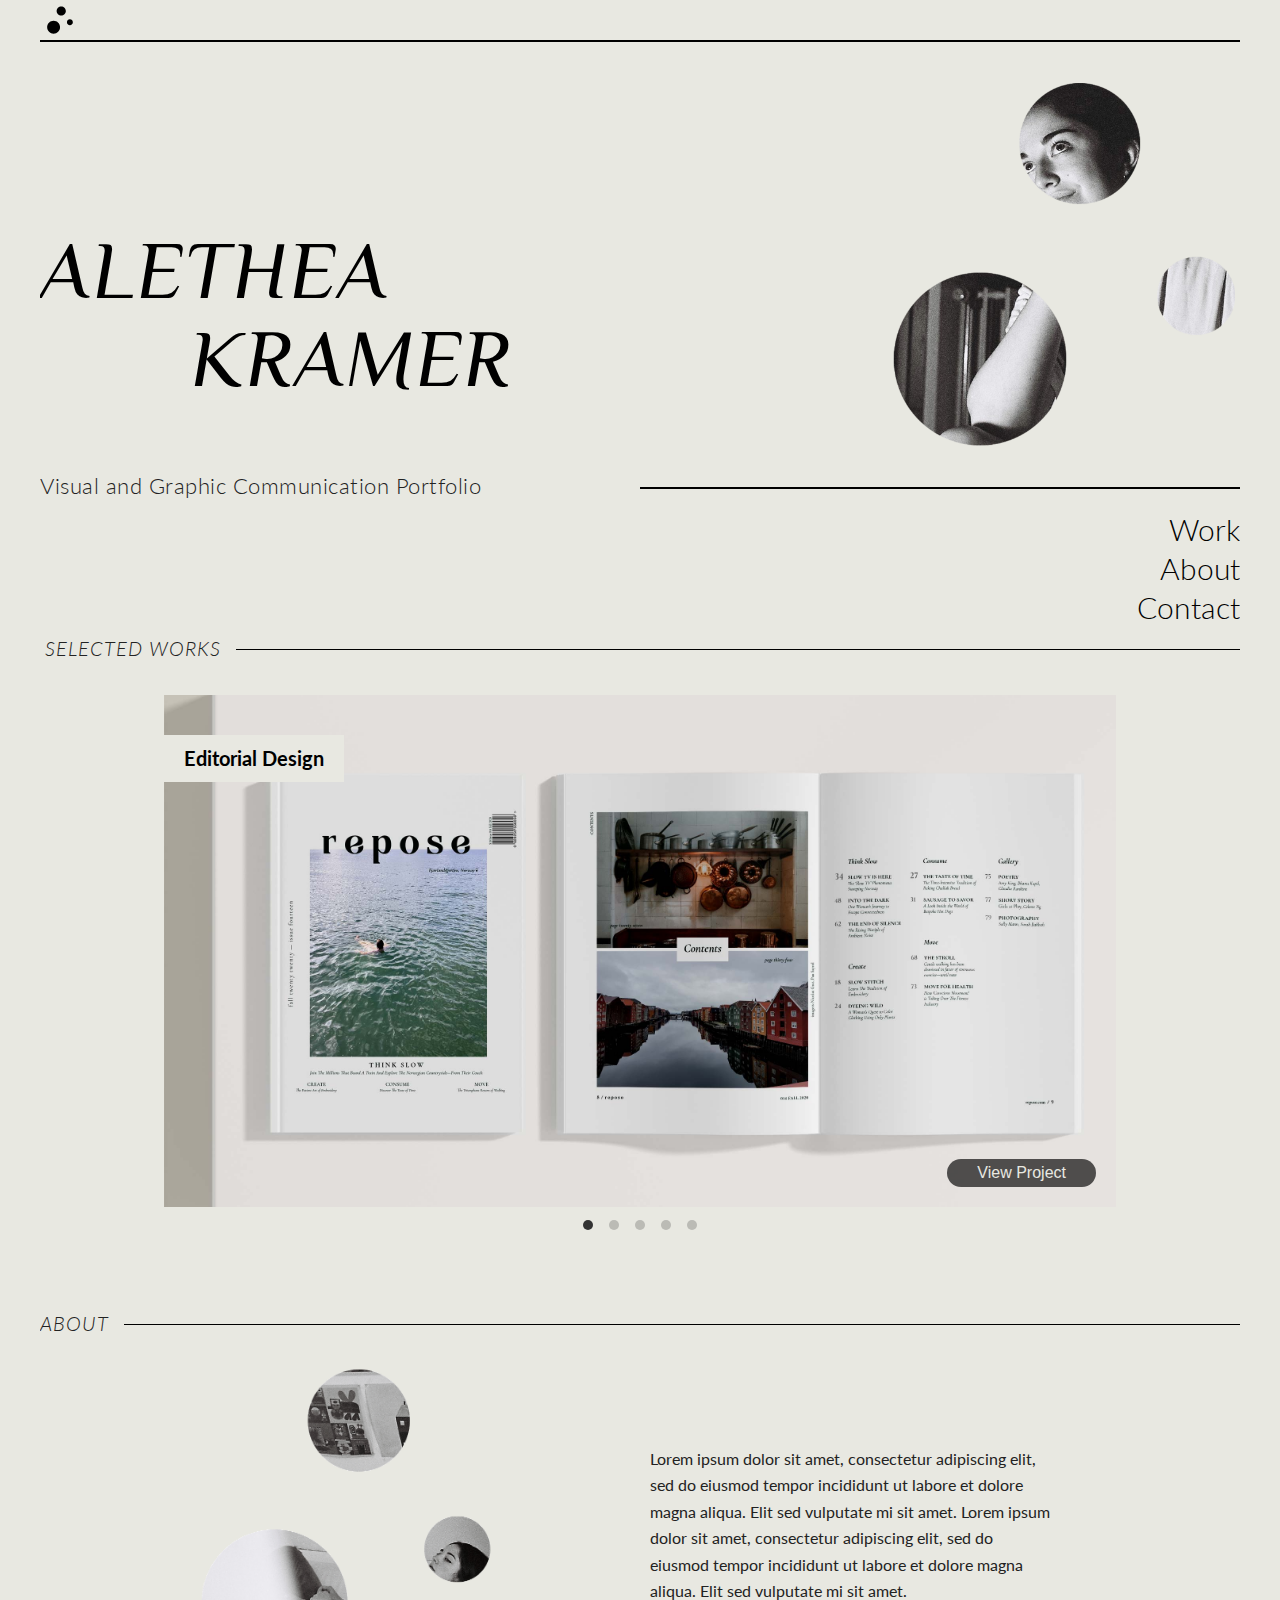
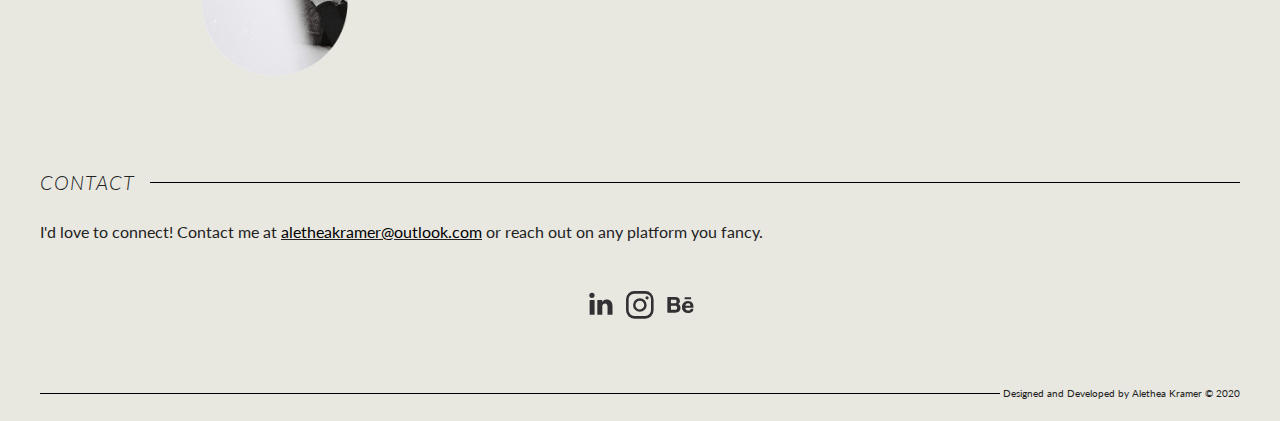
==== index.html @ dd55edde "Portfolio of Communication Design works" ====
<!DOCTYPE html>
<html lang="en">
	<head>
		<meta charset="utf-8">
		<meta name="viewport" content="width=device-width, initial-scale=1, shrink-to-fit=no, viewport-fit=cover">
		<meta name="description" content="Porfolio of works by Alethea Kramer">
		<title>Alethea Kramer's Portfolio</title>
		<link href="https://fonts.googleapis.com/css2?family=Lato:ital,wght@0,100;0,300;0,400;0,700;0,900;1,100;1,300;1,400;1,700;1,900&family=Philosopher:ital,wght@0,400;0,700;1,400;1,700&display=swap" rel="stylesheet">
		<link rel="stylesheet" href="styles/reset.css">
		<link rel="stylesheet" href="styles/flickity.css" media="screen">
		<link rel="stylesheet" href="styles/main.css">
	</head>
	<body>
		<div class="theme-wrapper">
			<header class="header">
				<div class="container">
					<a href="index.html"><img src="images/logo.svg" alt="Brand Logo"></a>
					<div class="thick-line"></div>
					<nav class="gn">
						<ul>
							<li><a href="#work" title="Work">Work</a></li>
							<li><a href="#about" title="About">About</a></li>
							<li><a href="#contact" title="Contact">Contact</a></li>
						</ul>
					</nav>
				</div>
			</header>
			<main>
				<section class="bnr">
					<div class="container">
						<div class="left-col column">
							<h1 class="page-heading">Alethea<br> <span>Kramer</span></h1>
							<p class="description">Visual and Graphic Communication Portfolio</p>
						</div>
						<div class="right-col column">
							<div class="thick-line is-hidden-xs"></div>
						</div>
					</div>
				</section>
				<section id="work" class="slider">
					<h2>Selected Works</h2>
					<div class="work-carousel" data-flickity='{ "cellAlign": "center", "contain": true, "prevNextButtons": false }'>
						<a href="editorialdesign.html" title="editorial design" class="work-carousel-cell cell-1">
							<h3 class="project-title">Editorial Design</h3>
							<button class="project-button" href="#">View Project</button>
						</a>
						<a href="posterdesign.html" title="poster design" class="work-carousel-cell cell-2">
							<h3 class="project-title">Poster Design</h3>
							<button class="project-button" href="#">View Project</button>
						</a>
						<a href="branddesign.html" title="brand development" class="work-carousel-cell cell-3">
							<h3 class="project-title">Brand Development</h3>
							<button class="project-button" href="#">View Project</button>
						</a>
						<a href="#" title="brochure" class="work-carousel-cell cell-4">
							<h3 class="project-title">Brochure Design</h3>
							<button class="project-button" href="#">View Project</button>
						</a>
						<a href="#" title="layout design" class="work-carousel-cell cell-5">
							<h3 class="project-title">Layout Design</h3>
							<button class="project-button" href="#">View Project</button>
						</a>
					</div>
				</section>
				<section id="about" class="about">
							<h2>About</h2>
					<div class="about-content">
						<div class="left-col column">
							<img class="profile-img" src="images/picturecircles2.png" alt="">
						</div>
						<div class="right-col column">
							<p>Lorem ipsum dolor sit amet, consectetur adipiscing elit, sed do eiusmod tempor incididunt ut labore et dolore magna aliqua. Elit sed vulputate mi sit amet.
							Lorem ipsum dolor sit amet, consectetur adipiscing elit, sed do eiusmod tempor incididunt ut labore et dolore magna aliqua. Elit sed vulputate mi sit amet.</p>
						</div>
					</div>
				</section>
				<section id="contact" class="contact">
						<h2>Contact</h2>
						<p class="contact-me">I'd love to connect! Contact me at <span><a href="mailto:aletheakramer@outlook.com">aletheakramer@outlook.com</a></span> or reach out on any platform you fancy.</p>
						<div class="social-media">
							<a href="#">
								<img class="social-icon" src="images/logolinkedin.svg" alt="LinkedIn Logo">
							</a>
							<a href="#">
								<img class="social-icon" src="images/logoinsta.svg" alt="Instagram Logo">
							</a>
							<a href="#">
								<img class="social-icon" src="images/logobehance.svg" alt="Behance Logo">
							</a>
						</div> 
				</section>
			</main>
			<footer class="footer">
				<p class="footer-words"> Designed and Developed by Alethea Kramer &copy; 2020</p>
			</footer>
			<script src="https://cdnjs.cloudflare.com/ajax/libs/jquery/3.5.1/jquery.min.js"></script>
			<script src="scripts/flickity.js"></script>
			<script src="scripts/scrollMagic.js"></script>
			<script src="scripts/main.js"></script>
		</div>
	</body>
</html>
---- styles/main.css ----
/*font-family: 'Lato', sans-serif;
font-family: 'Philosopher', sans-serif;
*/
/*
|------------------------------------------
|  Global
|------------------------------------------
*/
 
body {
	font-family: 'Lato', sans-serif;
	font-weight: 400;
	font-style: normal;
	line-height: 1.65;
	background-color: #e8e8e1;
	max-width: calc(100vw - 50px);
	margin: 0 auto;
}

.theme-wrapper {
	overflow-x: hidden;
	max-width: 1200px;
	margin: 0 auto;
	position: relative;
}

.thick-line {
	background-color: #000;
	height: 2px; 
}

.is-hidden-xs {
	display: none;
}

.word-line {
	display: flex;
	align-items: center;
}

.words {
	flex-basis: 50%;
}

.line {
	flex-basis: 50%;
}

/*
|------------------------------------------
|  Typography
|------------------------------------------
*/


.page-heading {
	font-family: 'Philosopher', sans-serif;
	text-transform: uppercase;
	color: #000;
	font-weight: 400;
	font-style: italic;
	font-size: 45px;
	line-height: 1.1;
	letter-spacing: 1px;
}

.description {
	font-size: 18px;
	margin: 10px 46px;
	line-height: 1.2;
	letter-spacing: .5px;
	font-weight: 300;
}

h2 {
	margin-top: 40px;
	position: relative;
	font-style: italic;
	font-size: 18px;
	font-weight: 300;
	letter-spacing: 1px;
	text-transform: uppercase;
}

h2:after {
	content: "";
	background-color: #000;
	height: 1px; 
	position: absolute;
	width: 100%;
	margin-left: 15px;
	top: 50%;
}

p {
	font-size: 16px;
}

/*
|------------------------------------------
|  Links
|------------------------------------------
*/

a {
    text-decoration: none;
    color: #000;
}

/*
|------------------------------------------
| Home:Header/Nav 
|------------------------------------------
*/

.header {
	position: relative;
    padding: 20px 0px;
}

.header .thick-line {
	position: relative;
	top: 20px;
}

.header img {
	border-radius: 10px;
	background: #e8e8e1;
	position: fixed;
	top: 0;
	width: 30px;
	margin: 5px;
	z-index: 1;
}

.gn {
	position: absolute;
	line-height: 1.2;
	text-align: right;
	width: auto;
	right: 0px;
	background: #e8e8e1;
	z-index: 9;
	top: 45px;
}

.gn ul {
	display: inline-block;
}

.gn li {
	font-weight: 300;
	font-size: 20px;
}

/*
|------------------------------------------
|  Home:Banner
|------------------------------------------
*/


.bnr {
	margin-top: 80px;
}

.page-heading span {
	margin-left: 45px;
}

.bnr .container {
	display: flex;
	flex-direction: column;
	height: 353px;
}

.bnr .right-col {
	flex-grow: 1;
	background-image: url(../images/PictureCircles.png);
	background-size: 50%;
	background-repeat: no-repeat;
	width: 85vw;
	background-position: top right;
}

/*
|------------------------------------------
|  Home:Work Carousel
|------------------------------------------
*/


.slider {
	padding: 20px 5px 45px;
}

.slider .work-carousel {
	margin: 0 auto;
	padding-top: 30px;
	width: 100%;
}

.slider .work-carousel-cell {
	height: 50vw;
	max-height: 720px;
	width: 100%;
}

.work-carousel .cell-1 {
	background-image: url(../images/SliderEditorial.jpg);
	background-size: cover;
	background-position: center;
}

.work-carousel .cell-2 {
	background-image: url(../images/SliderTreePoster.jpg);
	background-size: cover;
	background-position: center;
}

.work-carousel .cell-3 {
	background-image: url(../images/SliderCadence.jpg);
	background-size: cover;
	background-position: center;
}

.work-carousel .cell-4 {
	background-image: url(../images/SliderTypeSpecimen.jpg);
	background-size: cover;
	background-position: center;
}

.work-carousel .cell-5 {
	background-image: url(../images/SliderDocPoster.jpg);
	background-size: cover;
	background-position: center;
}

.work-carousel-cell {
	position: relative;
}

.project-title {
	display: none;
	font-size: 20px;
	margin-top: 40px;
	padding: 7px 20px;
	background-color: #e8e8e1;
}

.project-button {
	display: none;
	color: #e8e8e1;
	background-color: #000000a8;
	border: none;
	position: absolute;
	padding: 5px 30px;
	border-radius: 40px;
	right: 20px;
	bottom: 20px;
}


/*
|------------------------------------------
|  Home:About
|------------------------------------------
*/

.about { 
	padding: 15px 0;
}

.about .about-content {
	display: flex;
	flex-direction: column;
	max-width: 900px;
}

.about .column {
	padding: 20px 0;
	flex-basis: 50%;
}

.about .profile-img {
	width: 50vw;
	max-width: 500px;
}

.about .right-col {
	max-width: 425px;
}


 
 /*
|------------------------------------------
|  Home:Contact
|------------------------------------------
*/

.contact .contact-me {
	padding-top: 20px;
}

.contact-me span {
	text-decoration: underline;
}

.contact .social-media {
	padding-top: 15px;
	display: flex;
	justify-content: center;
}

.contact .social-icon {
	width: 30px;
}

 /*
|------------------------------------------
|  Project Page:Banner
|------------------------------------------
*/

.project-bnr {
	display: flex;
	flex-direction: column-reverse;
	padding-top: 50px;
	padding-bottom: 100px;
}

.project-bnr .left-col {
	width: 85vw;
	height: auto;
	overflow: hidden;
}

.left-col p {
	padding-top: 0px;
}

.project-bnr .right-col {
    background-image: url(../images/EditorialCover.jpg);
    width: 85vw;
    height: 275px;
    background-size: cover;
    background-position: center;
    background-repeat: no-repeat;
    margin-top: 40px;
}

 /*
|------------------------------------------
|  Project Page:Editorial Gallery
|------------------------------------------
*/

.gallery-container {
	display: flex;
	flex-wrap: wrap;
}

.gallery-img {
	margin-bottom: 20px;
	height: 275px;
	width: 85vw;
	background-size: cover;
    background-position: center;
    background-repeat: no-repeat;
}

.gallery-container .img-1 {
	background-image: url(../images/EditorialTOC.jpg);
	flex-grow: 2;
}

.gallery-container .img-2 {
	background-image: url(../images/EditorialFeature1.jpg);
	flex-grow: 2;
}

.gallery-container .img-3 {
	background-image: url(../images/EditorialFeature2.jpg);
	flex-grow: 1;
}


.gallery-container .img-4 {
	background-image: url(../images/EditorialFeature3.jpg);
	flex-grow: 2;
	height: 275px;
}

.gallery-container .img-5 {
	background-image: url(../images/EditorialFeature4.jpg);
	flex-grow: 2;
	height: 275px;
}

.gallery-container .img-6 {
	background-image: url(../images/EditorialHero.jpg);
	flex-grow: 1;
	height: 275px;
}


 /*
|------------------------------------------
|  Project Page:Poster Gallery
|------------------------------------------
*/

.project-bnr .poster.right-col {
    background-image: url(../images/PosterCover.jpg);
}    

.gallery-container {
	display: flex;
	flex-wrap: wrap;
}

.gallery-img {
	margin-bottom: 20px;
	height: 275px;
	width: 85vw;
	background-size: cover;
    background-position: center;
    background-repeat: no-repeat;
}

.gallery-container .poster.img-1 {
	background-image: url(../images/PosterFeature1.jpg);
	flex-grow: 2;
}

.gallery-container .poster.img-2 {
	background-image: url(../images/PosterFeature2.jpg);
	flex-grow: 2;
}

.gallery-container .poster.img-3 {
	background-image: url(../images/PosterFeature3.jpg);
	flex-grow: 1;
}


.gallery-container .poster.img-4 {
	background-image: url(../images/PosterFeature4.jpg);
	flex-grow: 2;
}

.gallery-container .poster.img-5 {
	background-image: url(../images/PosterFeature5.jpg);
	flex-grow: 2;
}

.gallery-container .poster.img-6 {
	background-image: url(../images/PosterFeature6.jpg);
	flex-grow: 1;
}

 /*
|------------------------------------------
|  Project Page:Brand Development
|------------------------------------------
*/

.project-bnr .brand.right-col {
    background-image: url(../images/PosterCover.jpg);
}    

.gallery-container {
	display: flex;
	flex-wrap: wrap;
}

.gallery-img {
	margin-bottom: 20px;
	height: 275px;
	width: 85vw;
	background-size: cover;
    background-position: center;
    background-repeat: no-repeat;
}

.gallery-container .brand.img-1 {
	background-image: url(../images/PosterFeature1.jpg);
	flex-grow: 2;
}

.gallery-container .brand.img-2 {
	background-image: url(../images/PosterFeature2.jpg);
	flex-grow: 2;
}

.gallery-container .brand.img-3 {
	background-image: url(../images/PosterFeature3.jpg);
	flex-grow: 1;
}


.gallery-container .brand.img-4 {
	background-image: url(../images/PosterFeature4.jpg);
	flex-grow: 2;
}

.gallery-container .brand.img-5 {
	background-image: url(../images/PosterFeature5.jpg);
	flex-grow: 2;
}

.gallery-container .brand.img-6 {
	background-image: url(../images/PosterFeature6.jpg);
	flex-grow: 1;
}


 /*
|------------------------------------------
|  Footer
|------------------------------------------
*/

.footer {
	margin-top: 40px;
	padding: 20px 0;
	text-align: right;
}

.footer .footer-words {
	font-size: 10px;
	position: relative;
	display: block;
}

.footer .footer-words:before {
    content: "";
    background-color: #000;
    height: 1px;
    position: absolute;
    width: calc(100% - 240px);
    left: 0;
    top: 50%;
}

/*
|------------------------------------------
|------------------------------------------
|------------------------------------------
|  Media Queries
|------------------------------------------
|------------------------------------------
|------------------------------------------
*/

@media (min-width: 520px) {

	h2 {
		font-size: 18px;
	}

	.bnr .container {
		flex-direction: row;
		height: 250px;
	}

	.bnr .right-col {
		background-size: 90%;
	}

	.page-heading {
		margin-top: 30px;
		font-size: 50px;
	}

	.slider .work-carousel {
		width: 90%;
	}

	.about .about-content {
		flex-direction: row;
		align-items: center;
		margin: 0 auto;
	}

	.about .column {
		padding: 20px 10px;
	}

	.about .profile-img {
		width: 30vw;
		max-width: 300px;
	}

	.project-bnr .right-col {
    	height: 315px;
    	width: 91vw;
    }

    .gallery-container .img-1 {
    	margin-right: 10px;
    	width: 42.5vw;
    }

    .gallery-container .img-2 {
    	margin-left: 10px;
    	width: 42.5vw;
    }

    .gallery-container .img-4 {
    	margin-right: 10px;
    	width: 42.5vw;
    }

    .gallery-container .img-5 {
    	margin-left: 10px;
    	width: 42.5vw;
    }

}

@media (min-width: 616px) {

	h2 {
		font-size: 20px;
	}

	.bnr .container {
		height: 300px;
	}

	.bnr .column {
		flex-basis: 50%;
		max-width: 50%;
	}


	.bnr .right-col {
		background-size: 80%;
	}

	.page-heading {
		margin-top: 50px;
		font-size: 60px; 
	}

	.page-heading span {
		margin-left: 80px;

	}

	.description {
		margin-left: 82px;
	}

	.project-bnr .right-col {
    	height: 400px;
    	width: 91vw;
    }
}

@media (min-width: 710px) {

	.page-heading {
		margin-top: 120px;
		margin-bottom: 70px;
		font-size: 70px;
	}

	.description {
		margin: 0;
	}

	.column {
		position: relative;
	}

	.bnr .container {
		height: 370px;
	}
	
	.contact .social-icon {
		width: 40px;
	} 

	.project-bnr {
		margin-top: 40px;
		flex-direction: row;
	}	

	.project-bnr .right-col {
		margin-left: 10px;
	}

	.project-bnr .left-col {
		margin-right: 10px;
	}

	.gallery-container .img-3 {
		height: 400px;
	}

	.gallery-container .img-6 {
		height: 400px;
	}
}   


@media (min-width: 800px) {

	.is-hidden-xs {
		display: block;
		position: relative;
		bottom: -349px;
	}

	.gn {
		top: 510px;
	}

	.gn li {
		font-size: 30px;
		line-height: 1.3;
	}

	.description {
		font-size: 14px;
	}

	.is-hidden-xs {
		bottom: -410px;
	}

	.bnr {
		margin-top: 30px;
	}

	.page-heading {
		margin-top: 155px;
		font-size: 80px;
	}

	.page-heading span {
		margin-left: 150px;
	}

	.bnr .right-col {
		background-size: 65%;
	}

	.bnr .container {
		height: 500px;
	} 

	.slider .work-carousel {
		width: 80%;
	}

	.slider .work-carousel-cell {
		height: 45vw;
	}

	.project-title {
		display: inline-block;
	}

	.project-button {
		display: block;
	}	

	.contact .social-media {
		padding-top: 25px;
	}	

	.project-bnr {
		padding-top: 0px;
		margin-top: 0px;
		padding-bottom: 150px;
	}   
}

@media (min-width: 1150px) {

	.description {
		font-size: 22px;
	}

	.is-hidden-xs {
    	bottom: -415px;
	}

	.bnr .right-col {
		background-size: 60%;
	}

	.slider .work-carousel-cell {
		height: 40vw;
	}

	.contact .social-media {
		padding-top: 40px;
	}

	.gn li:hover {
		display: inline;
		border-bottom: 1px solid black; 
	}	

	.gallery-container .gallery-img {
		height: 400px;
	}

	.gallery-container .img-3 {
		height: 600px;
	}

	.gallery-container .img-6 {
		height: 600px;
	}

	.gallery-container .img-1 {
    	width: 30vw;
    }

    .gallery-container .img-2 {
    	width: 30vw;
    }

    .gallery-container .img-4 {
    	width: 30vw;
    }

    .gallery-container .img-5 {
    	width: 30vw;
    }


}
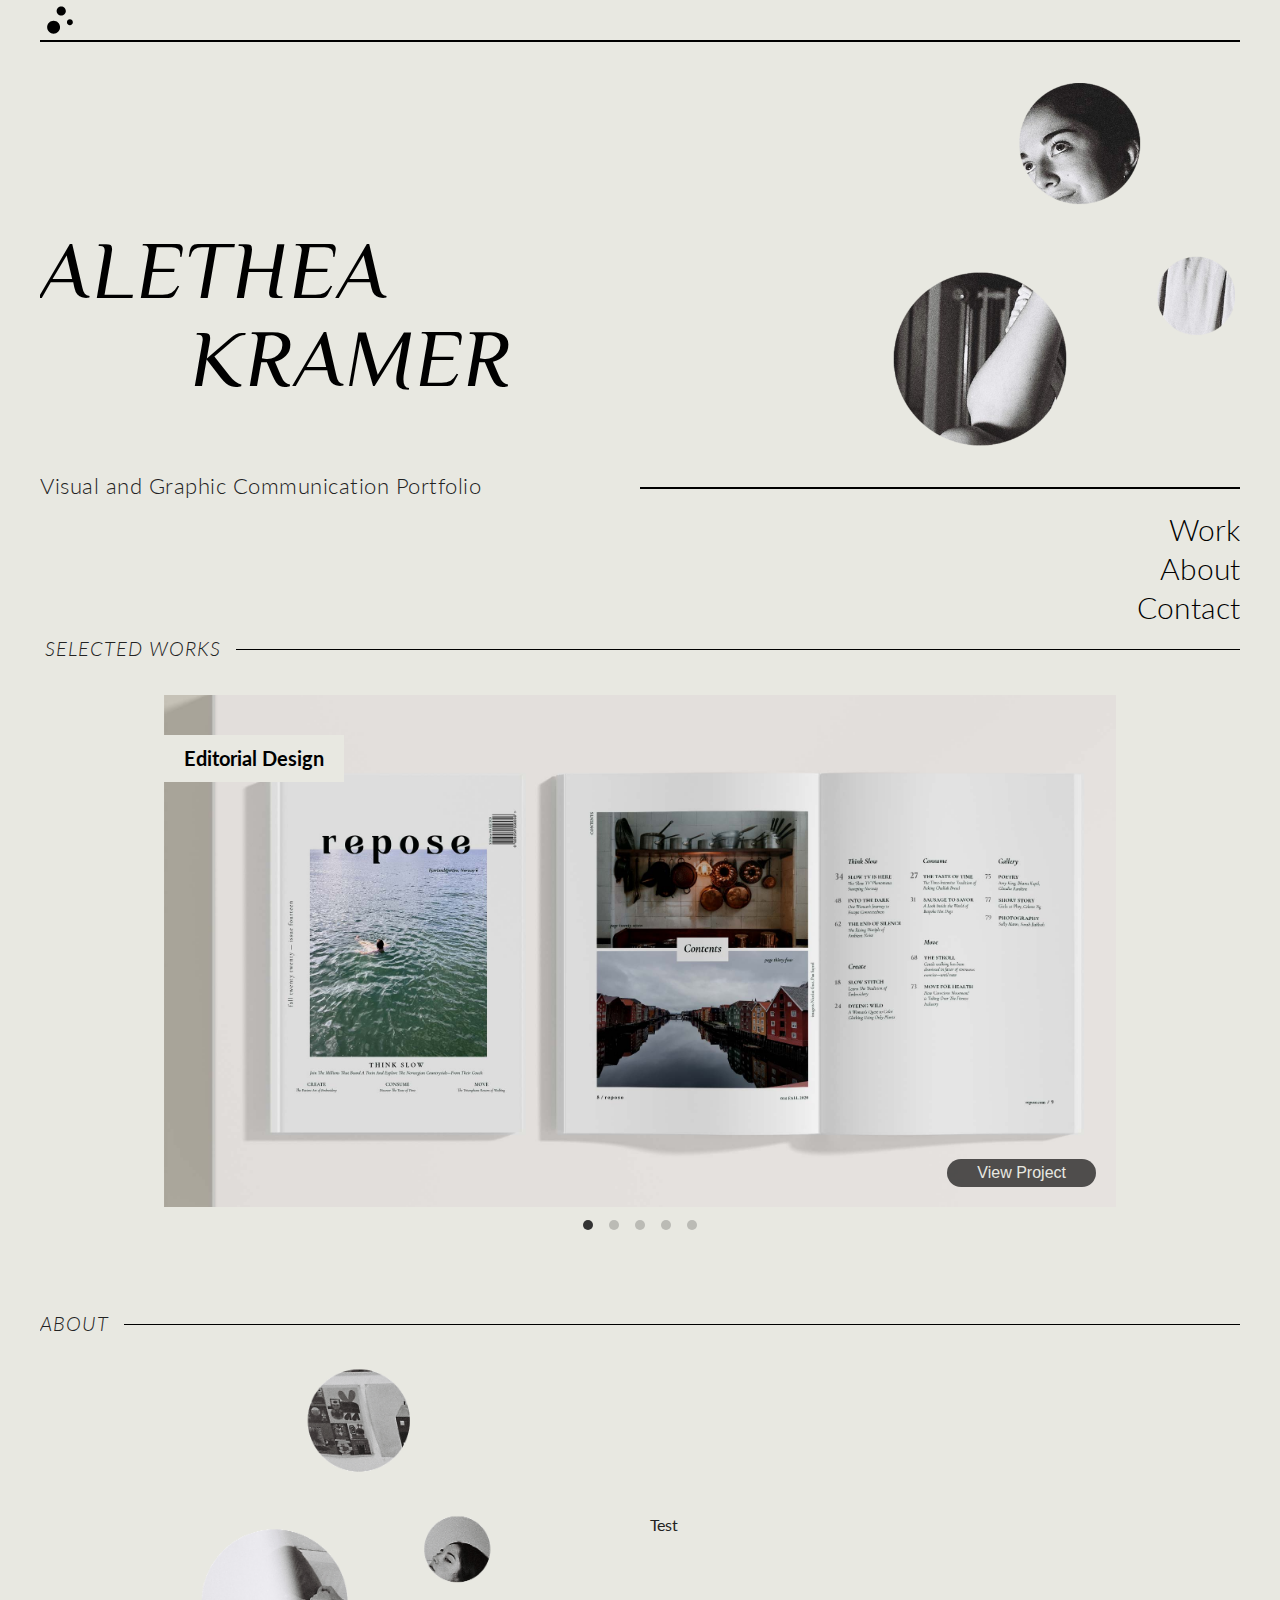
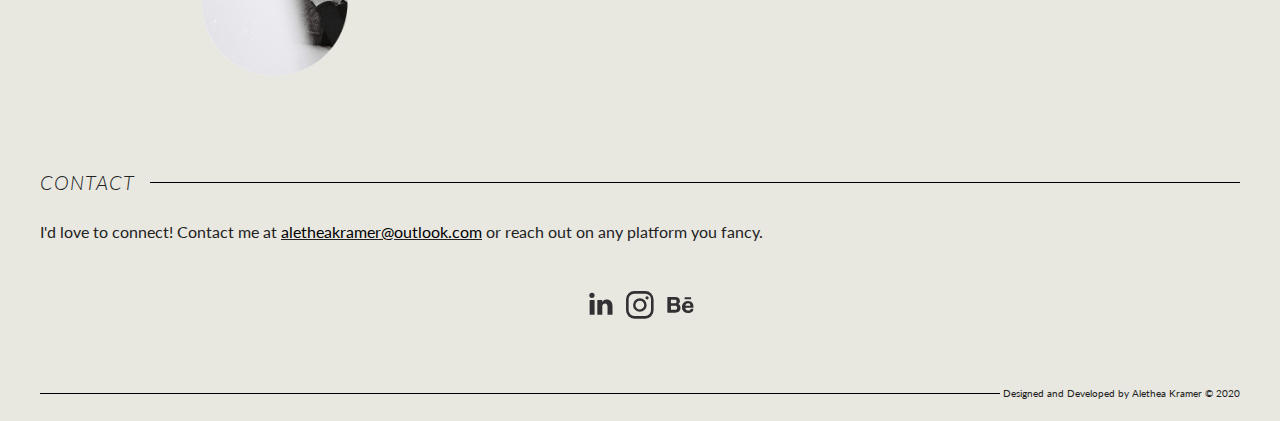
==== commit 11327976: "test" ====
--- a/index.html
+++ b/index.html
@@ -9,6 +9,7 @@
 		<link rel="stylesheet" href="styles/reset.css">
 		<link rel="stylesheet" href="styles/flickity.css" media="screen">
 		<link rel="stylesheet" href="styles/main.css">
+		<link rel="shortcut icon" type="image-svg" href="images/logo.svg">
 	</head>
 	<body>
 		<div class="theme-wrapper">
@@ -69,8 +70,7 @@
 							<img class="profile-img" src="images/picturecircles2.png" alt="">
 						</div>
 						<div class="right-col column">
-							<p>Lorem ipsum dolor sit amet, consectetur adipiscing elit, sed do eiusmod tempor incididunt ut labore et dolore magna aliqua. Elit sed vulputate mi sit amet.
-							Lorem ipsum dolor sit amet, consectetur adipiscing elit, sed do eiusmod tempor incididunt ut labore et dolore magna aliqua. Elit sed vulputate mi sit amet.</p>
+							<p>Test</p>
 						</div>
 					</div>
 				</section>
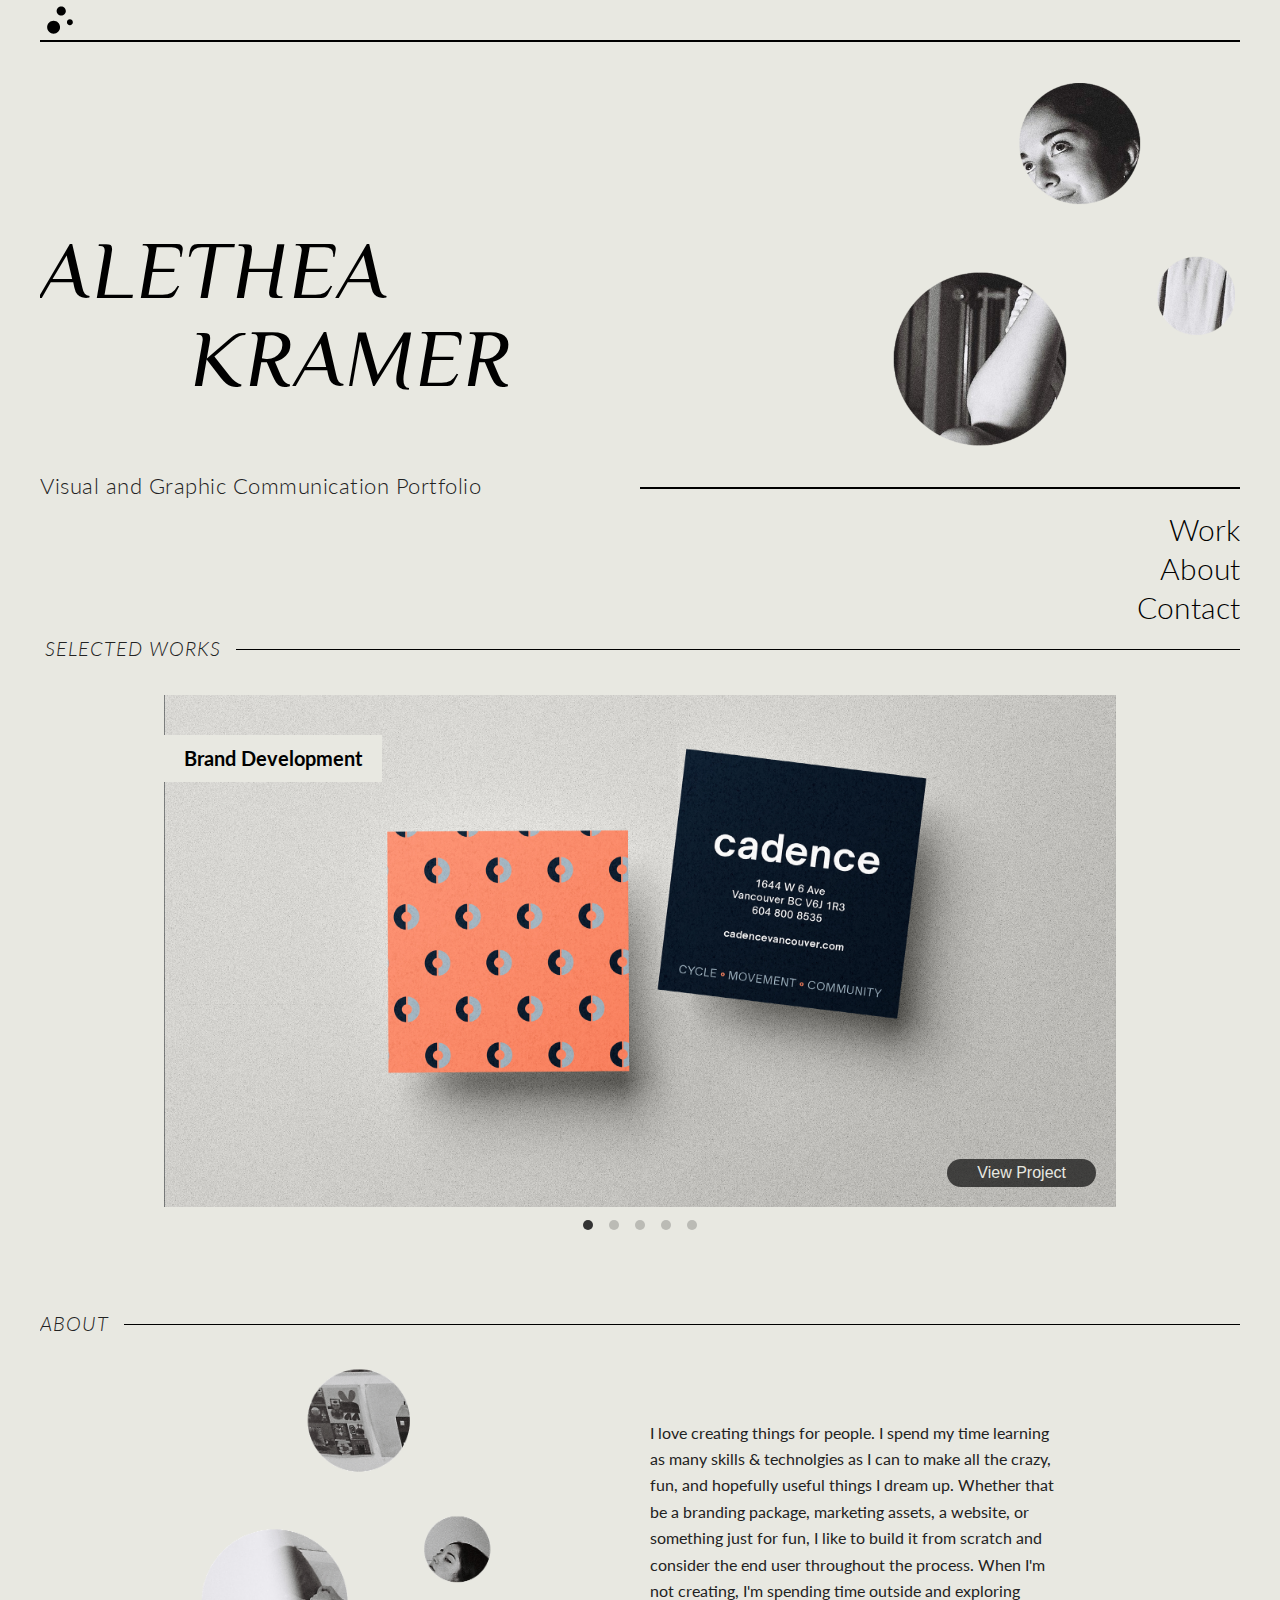
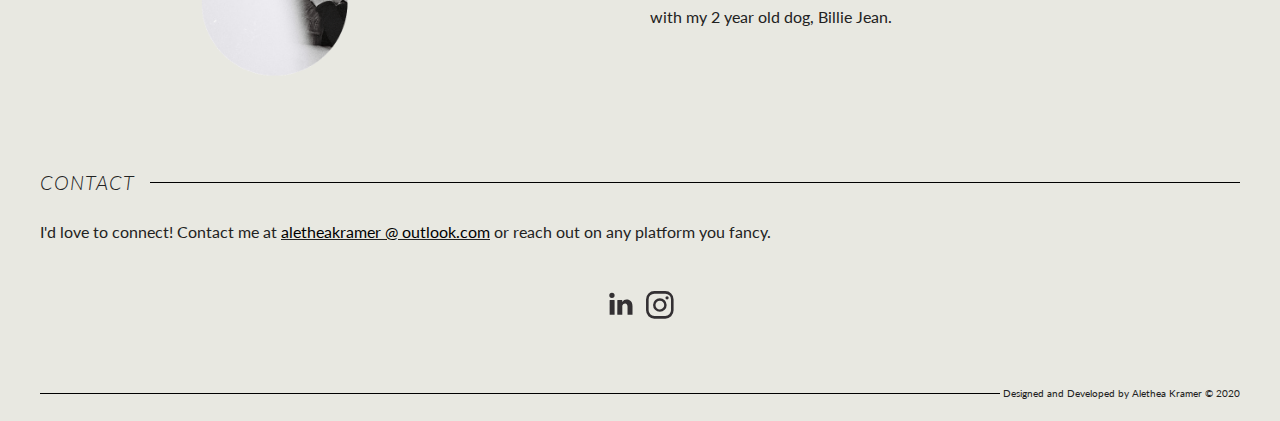
==== commit 2a131e77: "updated content" ====
--- a/index.html
+++ b/index.html
@@ -41,6 +41,18 @@
 				<section id="work" class="slider">
 					<h2>Selected Works</h2>
 					<div class="work-carousel" data-flickity='{ "cellAlign": "center", "contain": true, "prevNextButtons": false }'>
+						<a href="cadence.html" title="brand development" class="work-carousel-cell cell-3">
+							<h3 class="project-title">Brand Development</h3>
+							<button class="project-button" href="#">View Project</button>
+						</a>
+						<a href="alignedbodymind.html" title="brand development" class="work-carousel-cell cell-4">
+							<h3 class="project-title">Brand Development</h3>
+							<button class="project-button" href="#">View Project</button>
+						</a>
+						<a href="airsask.html" title="brand development" class="work-carousel-cell cell-5">
+							<h3 class="project-title">Brand Development</h3>
+							<button class="project-button" href="#">View Project</button>
+						</a>
 						<a href="editorialdesign.html" title="editorial design" class="work-carousel-cell cell-1">
 							<h3 class="project-title">Editorial Design</h3>
 							<button class="project-button" href="#">View Project</button>
@@ -49,18 +61,7 @@
 							<h3 class="project-title">Poster Design</h3>
 							<button class="project-button" href="#">View Project</button>
 						</a>
-						<a href="branddesign.html" title="brand development" class="work-carousel-cell cell-3">
-							<h3 class="project-title">Brand Development</h3>
-							<button class="project-button" href="#">View Project</button>
-						</a>
-						<a href="#" title="brochure" class="work-carousel-cell cell-4">
-							<h3 class="project-title">Brochure Design</h3>
-							<button class="project-button" href="#">View Project</button>
-						</a>
-						<a href="#" title="layout design" class="work-carousel-cell cell-5">
-							<h3 class="project-title">Layout Design</h3>
-							<button class="project-button" href="#">View Project</button>
-						</a>
+
 					</div>
 				</section>
 				<section id="about" class="about">
@@ -70,22 +71,19 @@
 							<img class="profile-img" src="images/picturecircles2.png" alt="">
 						</div>
 						<div class="right-col column">
-							<p>Test</p>
+							<p>I love creating things for people. I spend my time learning as many skills & technolgies as I can to make all the crazy, fun, and hopefully useful things I dream up. Whether that be a branding package, marketing assets, a website, or something just for fun, I like to build it from scratch and consider the end user throughout the process. When I'm not creating, I'm spending time outside and exploring with my 2 year old dog, Billie Jean.</p>
 						</div>
 					</div>
 				</section>
 				<section id="contact" class="contact">
 						<h2>Contact</h2>
-						<p class="contact-me">I'd love to connect! Contact me at <span><a href="mailto:aletheakramer@outlook.com">aletheakramer@outlook.com</a></span> or reach out on any platform you fancy.</p>
+						<p class="contact-me">I'd love to connect! Contact me at <span><a href="mailto:aletheakramer@outlook.com">aletheakramer @ outlook.com</a></span> or reach out on any platform you fancy.</p>
 						<div class="social-media">
-							<a href="#">
+							<a href="https://www.linkedin.com/in/alethea-kramer/?originalSubdomain=ca" target="_blank">
 								<img class="social-icon" src="images/logolinkedin.svg" alt="LinkedIn Logo">
 							</a>
-							<a href="#">
+							<a href="https://www.instagram.com/aletheakramerdesign/" target="_blank">
 								<img class="social-icon" src="images/logoinsta.svg" alt="Instagram Logo">
-							</a>
-							<a href="#">
-								<img class="social-icon" src="images/logobehance.svg" alt="Behance Logo">
 							</a>
 						</div> 
 				</section>
--- a/styles/main.css
+++ b/styles/main.css
@@ -225,13 +225,13 @@
 }
 
 .work-carousel .cell-4 {
-	background-image: url(../images/SliderTypeSpecimen.jpg);
+	background-image: url(../images/SliderAligned.jpg);
 	background-size: cover;
 	background-position: center;
 }
 
 .work-carousel .cell-5 {
-	background-image: url(../images/SliderDocPoster.jpg);
+	background-image: url(../images/SliderAirsask.jpg);
 	background-size: cover;
 	background-position: center;
 }
@@ -462,12 +462,12 @@
 
  /*
 |------------------------------------------
-|  Project Page:Brand Development
-|------------------------------------------
-*/
-
-.project-bnr .brand.right-col {
-    background-image: url(../images/PosterCover.jpg);
+|  Project Page:Cadence
+|------------------------------------------
+*/
+
+.project-bnr .cadence.right-col {
+    background-image: url(../images/CadenceCover.jpg);
 }    
 
 .gallery-container {
@@ -484,6 +484,171 @@
     background-repeat: no-repeat;
 }
 
+.gallery-container .cadence.img-1 {
+	background-image: url(../images/CadenceFeature1.jpg);
+	flex-grow: 2;
+}
+
+.gallery-container .cadence.img-2 {
+	background-image: url(../images/CadenceFeature2.jpg);
+	flex-grow: 2;
+}
+
+.gallery-container .cadence.img-3 {
+	background-image: url(../images/CadenceFeature3.jpg);
+	flex-grow: 1;
+}
+
+
+.gallery-container .cadence.img-4 {
+	background-image: url(../images/CadenceFeature4.jpg);
+	flex-grow: 2;
+}
+
+.gallery-container .cadence.img-5 {
+	background-image: url(../images/CadenceFeature5.jpg);
+	flex-grow: 2;
+}
+
+.gallery-container .cadence.img-6 {
+	background-image: url(../images/CadenceFeature6.jpg);
+	flex-grow: 1;
+}
+
+ /*
+|------------------------------------------
+|  Project Page:airsask
+|------------------------------------------
+*/
+
+.project-bnr .airsask.right-col {
+    background-image: url(../images/AirsaskCover.jpg);
+}    
+
+.gallery-container {
+	display: flex;
+	flex-wrap: wrap;
+}
+
+.gallery-img {
+	margin-bottom: 20px;
+	height: 275px;
+	width: 85vw;
+	background-size: cover;
+    background-position: center;
+    background-repeat: no-repeat;
+}
+
+.gallery-container .airsask.img-1 {
+	background-image: url(../images/AirsaskFeature1.jpg);
+	flex-grow: 2;
+}
+
+.gallery-container .airsask.img-2 {
+	background-image: url(../images/AirsaskFeature2.jpg);
+	flex-grow: 2;
+}
+
+.gallery-container .airsask.img-3 {
+	background-image: url(../images/AirsaskFeature3.jpg);
+	flex-grow: 1;
+}
+
+
+.gallery-container .airsask.img-4 {
+	background-image: url(../images/AirsaskFeature4.jpg);
+	flex-grow: 2;
+}
+
+.gallery-container .airsask.img-5 {
+	background-image: url(../images/AirsaskFeature5.jpg);
+	flex-grow: 2;
+}
+
+.gallery-container .airsask.img-6 {
+	background-image: url(../images/AirsaskFeature6.jpg);
+	flex-grow: 1;
+}
+
+ /*
+|------------------------------------------
+|  Project Page:aligned
+|------------------------------------------
+*/
+
+.project-bnr .aligned.right-col {
+    background-image: url(../images/AlignedCover.jpg);
+}    
+
+.gallery-container {
+	display: flex;
+	flex-wrap: wrap;
+}
+
+.gallery-img {
+	margin-bottom: 20px;
+	height: 275px;
+	width: 85vw;
+	background-size: cover;
+    background-position: center;
+    background-repeat: no-repeat;
+}
+
+.gallery-container .aligned.img-1 {
+	background-image: url(../images/AlignedFeature1.jpg);
+	flex-grow: 2;
+}
+
+.gallery-container .aligned.img-2 {
+	background-image: url(../images/AlignedFeature2.jpg);
+	flex-grow: 2;
+}
+
+.gallery-container .aligned.img-3 {
+	background-image: url(../images/AlignedFeature3.jpg);
+	flex-grow: 1;
+}
+
+
+.gallery-container .aligned.img-4 {
+	background-image: url(../images/AlignedFeature4.jpg);
+	flex-grow: 2;
+}
+
+.gallery-container .aligned.img-5 {
+	background-image: url(../images/AlignedFeature5.jpg);
+	flex-grow: 2;
+}
+
+.gallery-container .aligned.img-6 {
+	background-image: url(../images/AlignedFeature6.jpg);
+	flex-grow: 1;
+}
+
+ /*
+|------------------------------------------
+|  Project Page:Brand Development
+|------------------------------------------
+*/
+
+.project-bnr .brand.right-col {
+    background-image: url(../images/PosterCover.jpg);
+}    
+
+.gallery-container {
+	display: flex;
+	flex-wrap: wrap;
+}
+
+.gallery-img {
+	margin-bottom: 20px;
+	height: 275px;
+	width: 85vw;
+	background-size: cover;
+    background-position: center;
+    background-repeat: no-repeat;
+}
+
 .gallery-container .brand.img-1 {
 	background-image: url(../images/PosterFeature1.jpg);
 	flex-grow: 2;
@@ -514,6 +679,8 @@
 	background-image: url(../images/PosterFeature6.jpg);
 	flex-grow: 1;
 }
+
+
 
 
  /*
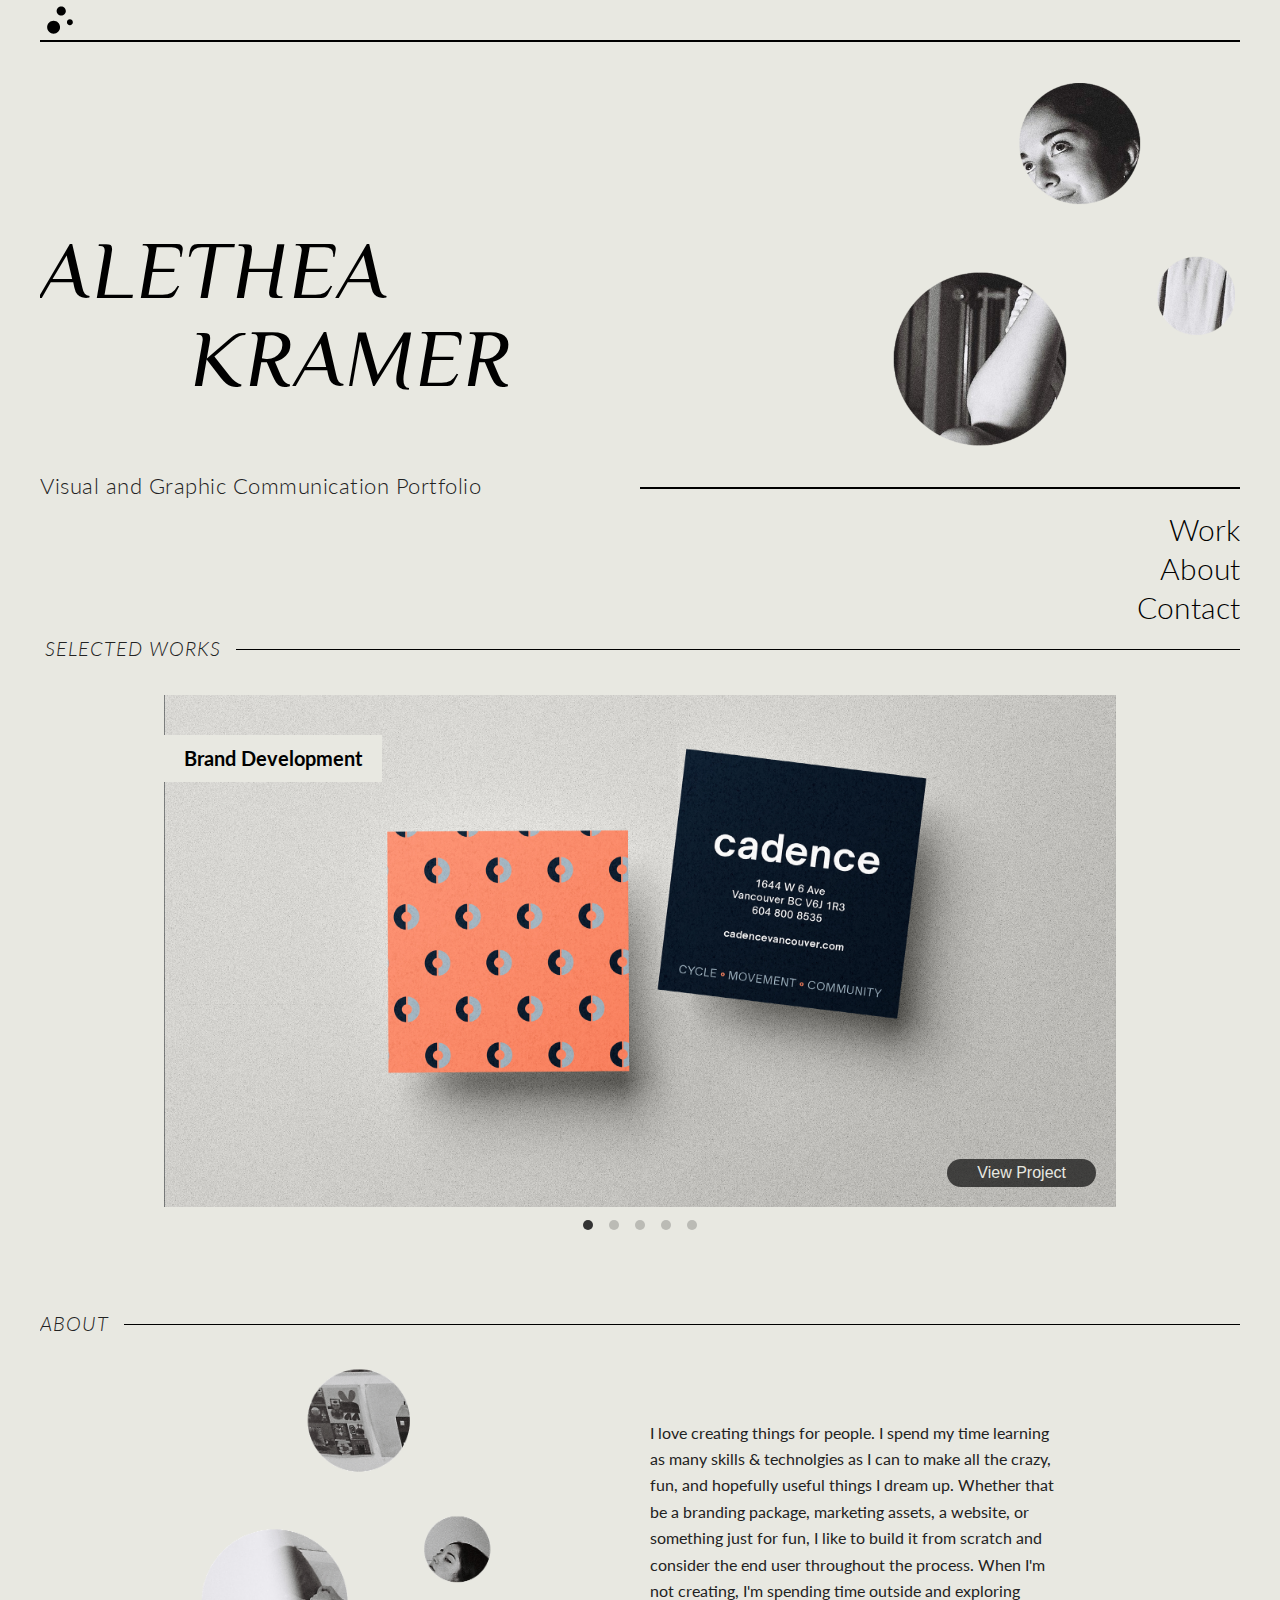
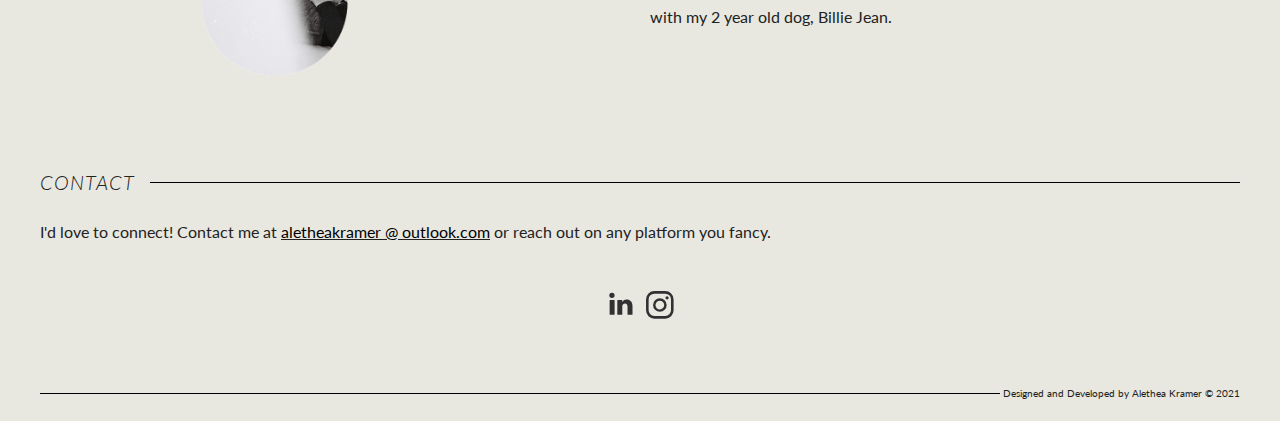
==== commit 04d05b81: "bug fix" ====
--- a/index.html
+++ b/index.html
@@ -89,7 +89,7 @@
 				</section>
 			</main>
 			<footer class="footer">
-				<p class="footer-words"> Designed and Developed by Alethea Kramer &copy; 2020</p>
+				<p class="footer-words"> Designed and Developed by Alethea Kramer &copy; 2021</p>
 			</footer>
 			<script src="https://cdnjs.cloudflare.com/ajax/libs/jquery/3.5.1/jquery.min.js"></script>
 			<script src="scripts/flickity.js"></script>
